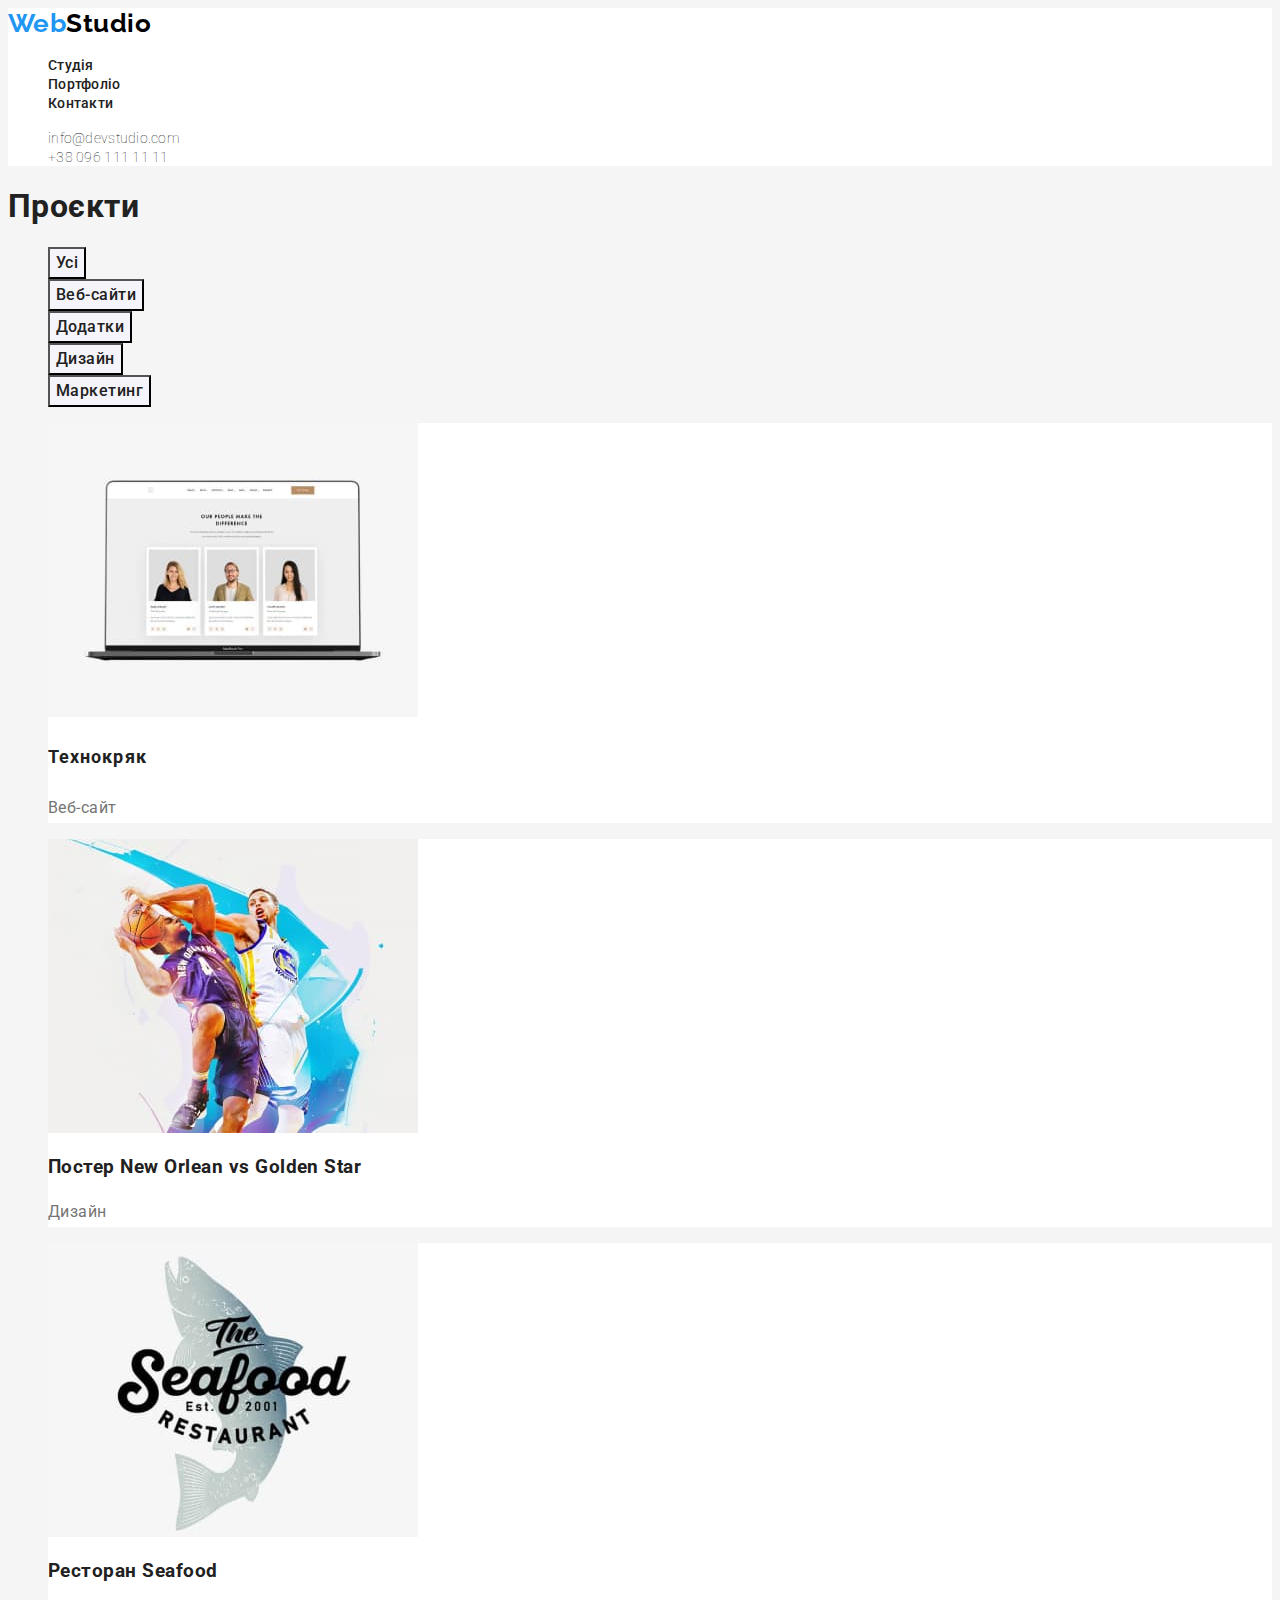
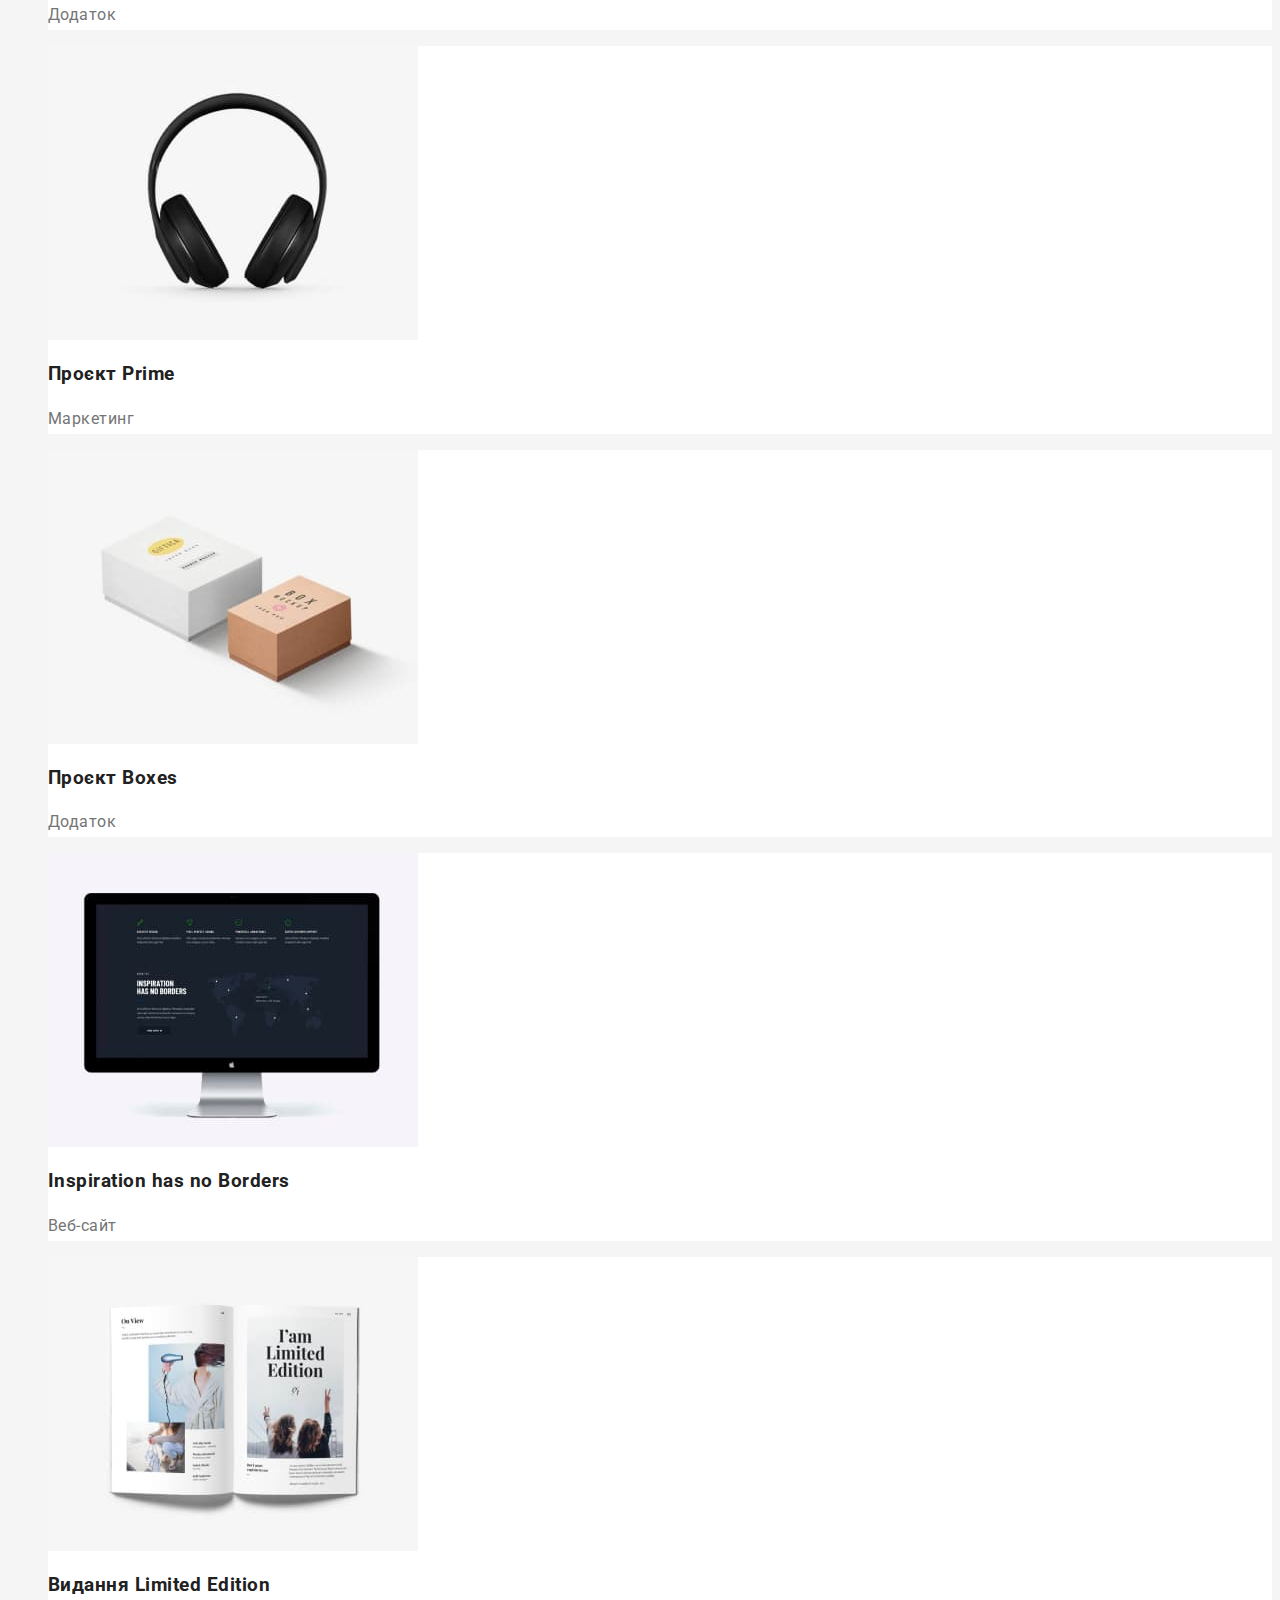
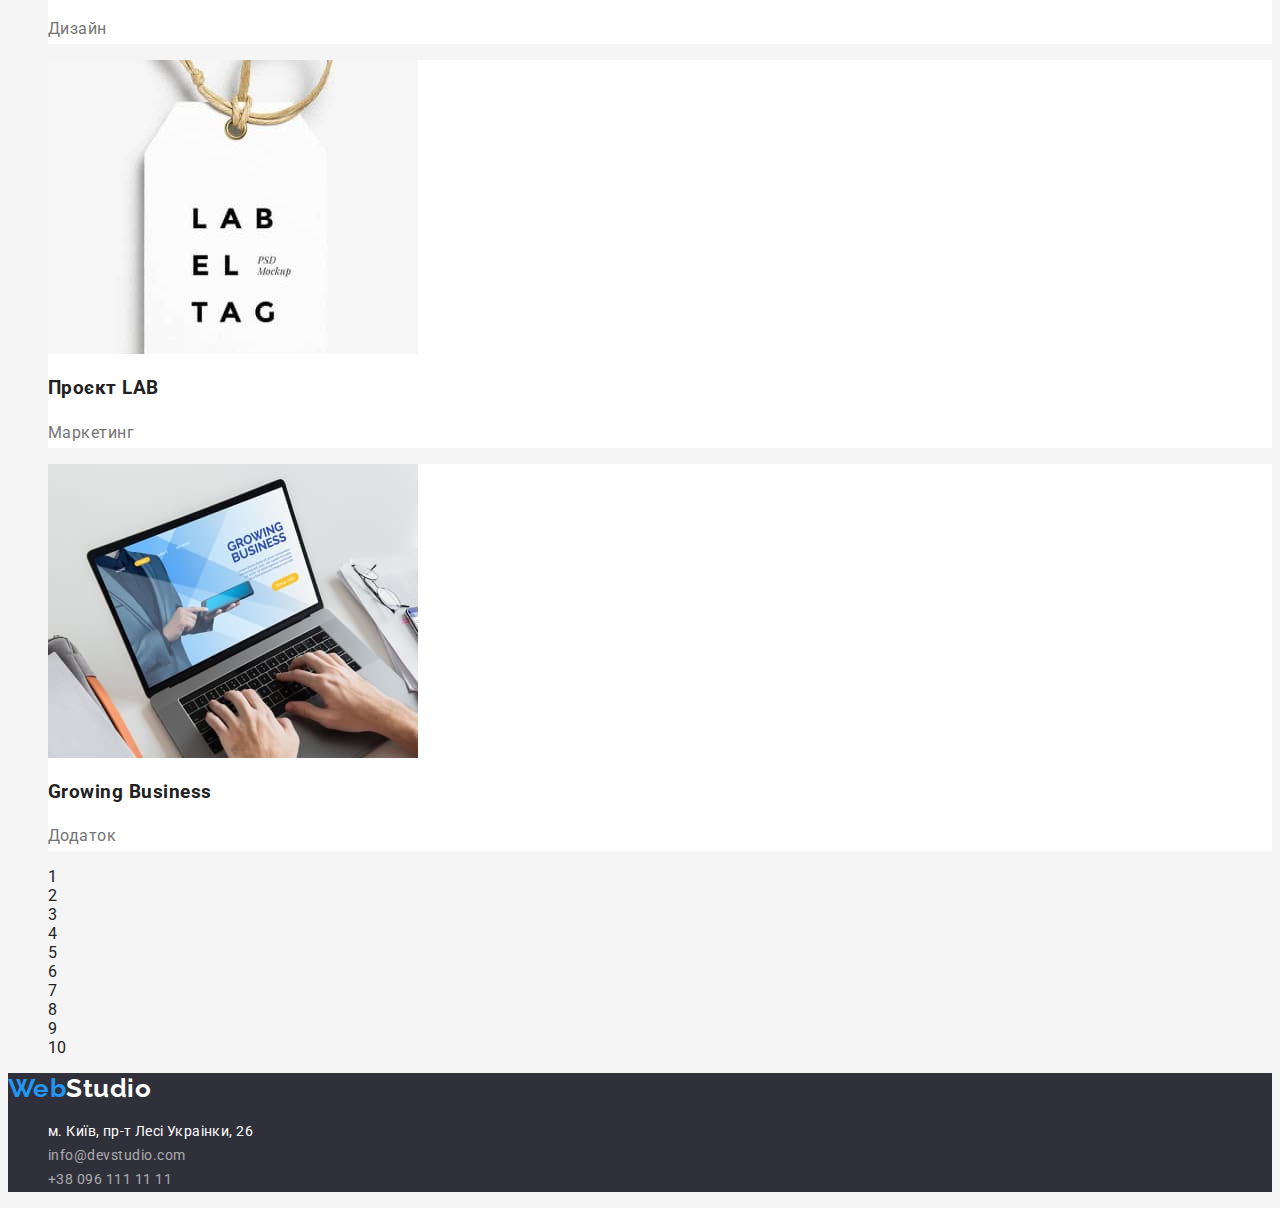
==== portfolio.html @ 34e3ab75 "Додає результати минулої роботи" ====
<!DOCTYPE html>
<html lang="uk">
  <head>
    <meta charset="UTF-8" />
    <meta http-equiv="X-UA-Compatible" content="IE=edge" />
    <meta name="viewport" content="width=device-width, initial-scale=1.0" />
    <title>Portfolio</title>
    <link rel="preconnect" href="https://fonts.googleapis.com" />
    <link rel="preconnect" href="https://fonts.gstatic.com" crossorigin />
    <link
      href="https://fonts.googleapis.com/css2?family=Raleway:wght@700&family=Roboto:wght@400;500;700;900&display=swap"
      rel="stylesheet"
    />
    <link rel="stylesheet" href="./css/styles.css" />
  </head>
  <body>
    <!--Шапка сторінки-->
    <header class="header">
      <div class="container">
        <nav>
          <a href="./index.html" lang="en" class="logo"
            >Web<span class="logo-header">Studio</span></a
          >
          <ul class="site-nav list">
            <li><a href="./index.html" class="nav-link">Студія</a></li>
            <li><a href="./portfolio.html" class="nav-link">Портфоліо</a></li>
            <li><a href="" class="nav-link">Контакти</a></li>
          </ul>
        </nav>
        <ul class="contacts-list list">
          <li>
            <a href="mailto:info@devstudio.com" lang="en" class="contact-header"
              >info@devstudio.com</a
            >
          </li>
          <li><a href="tel:+380961111111" class="contact-header">+38 096 111 11 11</a></li>
        </ul>
      </div>
    </header>

    <!--Каталог проєктів-->
    <main>
      <h1>Проєкти</h1>
      <ul class="filter list">
        <li><button class="filter-button" type="button">Усі</button></li>
        <li><button class="filter-button" type="button">Веб-сайти</button></li>
        <li><button class="filter-button" type="button">Додатки</button></li>
        <li><button class="filter-button" type="button">Дизайн</button></li>
        <li><button class="filter-button" type="button">Маркетинг</button></li>
      </ul>
      <ul class="project-list list">
        <li class="project-card">
          <img
            src="./images/portfolio_1.jpg"
            alt="Ілюстрація веб-сайту Технокряк"
            width="370"
            height="294"
          />
          <h3 class="project-title">Технокряк</h3>
          <p class="project-type">Веб-сайт</p>
        </li>
        <li class="project-card">
          <img
            src="./images/portfolio_2.jpg"
            alt="Два баскетболісти в процесі гри"
            width="370"
            height="294"
          />
          <h3 class="project-name">Постер New Orlean vs Golden Star</h3>
          <p class="project-type">Дизайн</p>
        </li>
        <li class="project-card">
          <img
            src="./images/portfolio_3.jpg"
            alt="Логотип ресторану Seafood"
            width="370"
            height="294"
          />
          <h3 class="project-name">Ресторан Seafood</h3>
          <p class="project-type">Додаток</p>
        </li>
        <li class="project-card">
          <img src="./images/portfolio_4.jpg" alt="Навушники" width="370" height="294" />
          <h3 class="project-name">Проєкт Prime</h3>
          <p class="project-type">Маркетинг</p>
        </li>
        <li class="project-card">
          <img src="./images/portfolio_5.jpg" alt="Дві коробки" width="370" height="294" />
          <h3 class="project-name">Проєкт Boxes</h3>
          <p class="project-type">Додаток</p>
        </li>
        <li class="project-card">
          <img src="./images/portfolio_6.jpg" alt="Монітор комп'ютера" width="370" height="294" />
          <h3 class="project-name">Inspiration has no Borders</h3>
          <p class="project-type">Веб-сайт</p>
        </li>
        <li class="project-card">
          <img src="./images/portfolio_7.jpg" alt="Розгорнутий журнал" width="370" height="294" />
          <h3 class="project-name">Видання Limited Edition</h3>
          <p class="project-type">Дизайн</p>
        </li>
        <li class="project-card">
          <img src="./images/portfolio_8.jpg" alt="Етикетка" width="370" height="294" />
          <h3 class="project-name">Проєкт LAB</h3>
          <p class="project-type">Маркетинг</p>
        </li>
        <li class="project-card">
          <img
            src="./images/portfolio_9.jpg"
            alt="Ноутбук з уввімкненим сайтом"
            width="370"
            height="294"
          />
          <h3 class="project-name">Growing Business</h3>
          <p class="project-type">Додаток</p>
        </li>
      </ul>
      <ul class="list">
        <li class="list-item">1</li>
        <li class="list-item">2</li>
        <li class="list-item">3</li>
        <li class="list-item">4</li>
        <li class="list-item">5</li>
        <li class="list-item">6</li>
        <li class="list-item">7</li>
        <li class="list-item">8</li>
        <li class="list-item">9</li>
        <li class="list-item">10</li>
      </ul>
    </main>

    <!--Футер-->
    <footer class="footer">
      <a href="./index.html" lang="en" class="logo">Web<span class="logo-footer">Studio</span></a>
      <address class="address">
        <ul class="address-list list">
          <li class="address-item">
            <a
              href="https://goo.gl/maps/CPtrU1FHBa2aNyZL9"
              target="_blank"
              rel="noopener noreferrer nofollow"
              class="address-link"
              >м. Київ, пр-т Лесі Украінки, 26</a
            >
          </li>
          <li class="address-item">
            <a href="mailto:info@devstudio.com" lang="en" class="contact-footer"
              >info@devstudio.com</a
            >
          </li>
          <li class="address-item">
            <a href="tel:+380961111111" class="contact-footer">+38 096 111 11 11</a>
          </li>
        </ul>
      </address>
    </footer>
  </body>
</html>
---- css/styles.css ----
/*Змінні*/
:root {
  --primary-white-color: #f5f5f5;
  --secondary-white-color: #ffffff;
  --accent-color: #2196f3;
  --second-section-bgc: #f5f4fa;
  --primary-text-color: #212121;
  --secondary-text-color: #757575;
}

body {
  color: var(--primary-text-color);
  background-color: var(--primary-white-color);
  font-family: 'Roboto', sans-serif;
  letter-spacing: 0.03em;
}

/*Основна сторінка*/

/*Хедер*/

.header {
  background-color: var(--secondary-white-color);
}

.logo {
  font-family: 'Raleway', sans-serif;
  font-weight: 700;
  font-size: 26px;
  line-height: 1.19;
  text-decoration: none;
  color: var(--accent-color);
}
.logo-header {
  color: #000000;
}

.list {
  list-style: none;
}

.nav-link {
  font-weight: 500;
  font-size: 14px;
  line-height: 1.14;
  letter-spacing: 0.02em;
  text-decoration: none;
  color: var(--primary-text-color);
}

.nav-link:hover,
.nav-link:focus {
  color: var(--accent-color);
}

.contact-header {
  font-weight: 50;
  font-size: 14px;
  line-height: 1.14;
  letter-spacing: 0.02em;
  text-decoration: none;
  color: var(--primary-text-color);
}

.contact-header:hover,
.contact-header:focus {
  color: var(--accent-color);
}

/*Герой*/

.hero {
  background-color: #2f303a;
}

.hero-title {
  font-weight: 900;
  font-size: 44px;
  line-height: 1.36;
  letter-spacing: 0.06em;
  text-align: center;
  text-transform: uppercase;
  color: var(--secondary-white-color);
}

.hero-button {
  font-family: 'Roboto', sans-serif;
  font-weight: 700;
  font-size: 16px;
  line-height: 1.88;
  letter-spacing: 0.06em;
  text-align: center;
  color: var(--secondary-white-color);
  background-color: var(--accent-color);
  cursor: pointer;
}

/*Переваги*/

.benefits {
  background-color: var(--primary-white-color);
}

.benefits-title {
  font-size: 14px;
  line-height: 1.14;
  text-transform: uppercase;
}

.benefit-title {
  font-size: 14px;
  line-height: 1.17;
}

.benefits-text {
  font-size: 14px;
  line-height: 1.71;
  color: var(--secondary-text-color);
}

/*Види діяльності*/

.activity {
  background-color: var(--primary-white-color);
}

.activity-title {
  font-size: 36px;
  line-height: 1.17;
  text-align: center;
}

/*Команда*/

.team {
  background-color: var(--second-section-bgc);
}

.team-title {
  font-size: 36px;
  line-height: 1.17;
  letter-spacing: 0.03em;
  text-align: center;
}

.team-item {
  background-color: var(--secondary-white-color);
}

.name {
  font-weight: 500;
  font-size: 16px;
  line-height: 1.19;
  text-align: center;
}

.team-text {
  font-size: 16px;
  text-align: center;
  line-height: 1.19;
  color: var(--secondary-text-color);
}

/*Футер*/

.footer {
  background-color: #2f303a;
}

.logo-footer {
  color: var(--secondary-white-color);
}

.address {
  font-style: normal;
}

.address-link {
  font-size: 14px;
  line-height: 1.71;
  letter-spacing: 0.03em;
  color: var(--secondary-white-color);
  text-decoration: none;
}

.contact-footer {
  font-weight: 400;
  font-size: 14px;
  line-height: 1.71;
  color: rgba(255, 255, 255, 0.6);
  text-decoration: none;
}

.address-link:hover,
.address-link:focus {
  color: var(--accent-color);
}

.contact-footer:hover,
.contact-footer:focus {
  color: var(--accent-color);
}
/*Сторінка портфоліо*/
.filter-button {
  font-family: 'Roboto', sans-serif;
  font-weight: 500;
  font-size: 16px;
  line-height: 1.63;
  letter-spacing: 0.03em;
  text-align: center;
  color: #212121;
  background-color: var(--second-section-bgc);
  cursor: pointer;
}

.filter-button:hover,
.filter-button:focus,
.filter-button:active {
  color: var(--secondary-white-color);
  background-color: var(--accent-color);
}

.project-card {
  background-color: var(--secondary-white-color);
}

.project-title {
  font-size: 18px;
  line-height: 2;
  letter-spacing: 0.06em;
}

.project-type {
  font-size: 16px;
  line-height: 1.88;
  color: #757575;
}

.list-item:nth-child {
  color: #2196f3;
}
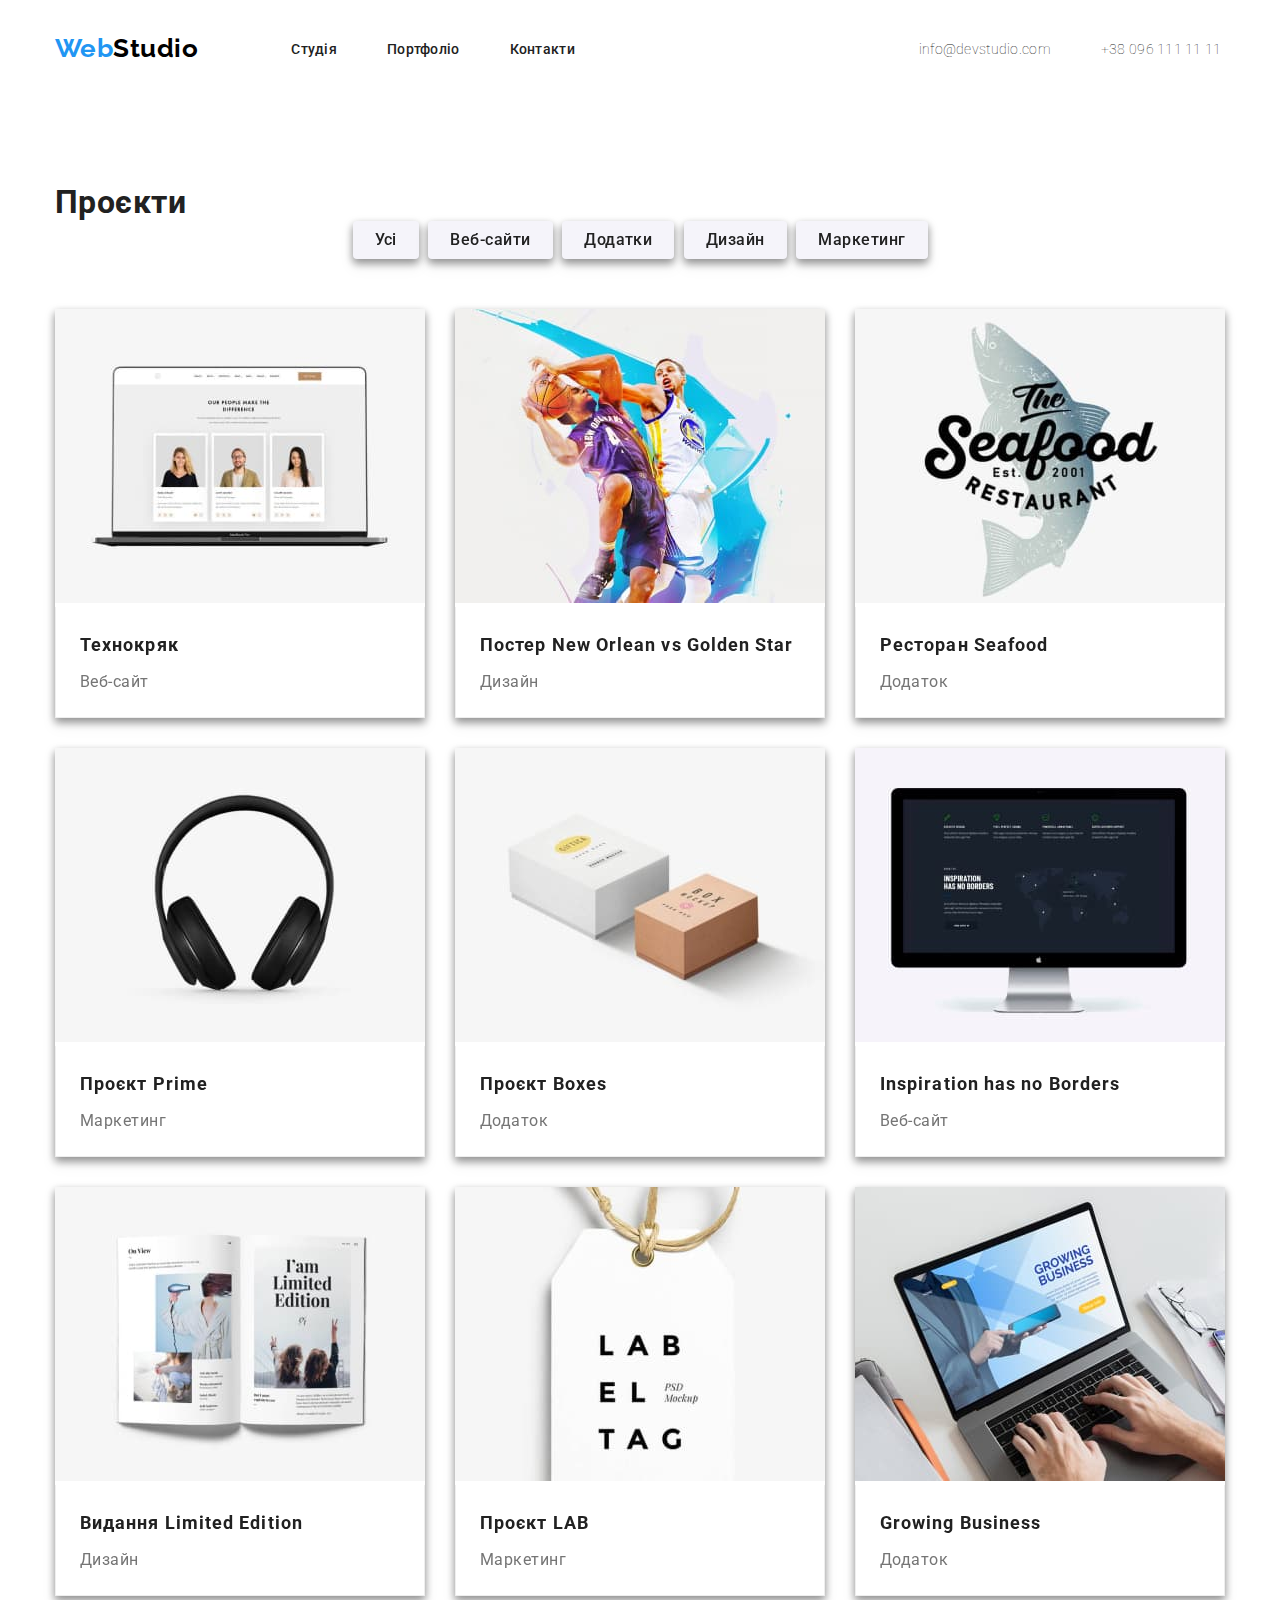
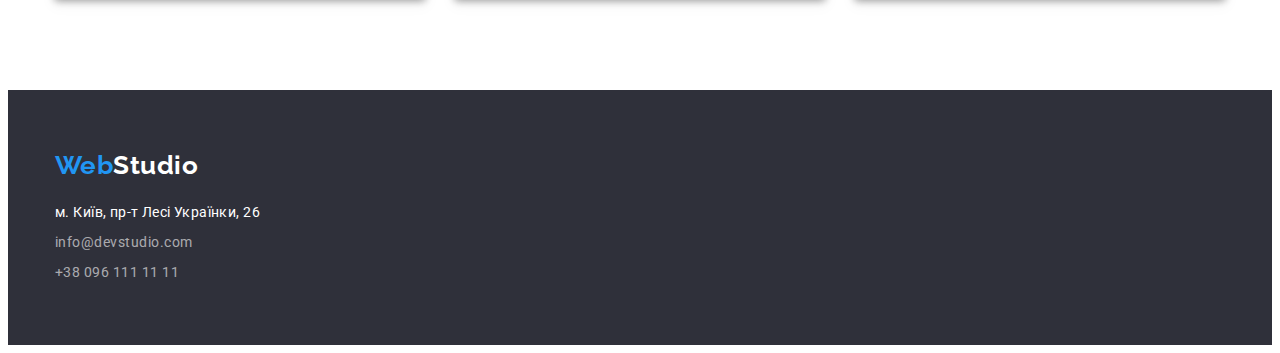
==== commit e315590e: "Додає позиціонування" ====
--- a/portfolio.html
+++ b/portfolio.html
@@ -17,22 +17,22 @@
     <!--Шапка сторінки-->
     <header class="header">
       <div class="container">
-        <nav>
+        <nav class="nav">
           <a href="./index.html" lang="en" class="logo"
             >Web<span class="logo-header">Studio</span></a
           >
           <ul class="site-nav list">
-            <li><a href="./index.html" class="nav-link">Студія</a></li>
-            <li><a href="./portfolio.html" class="nav-link">Портфоліо</a></li>
-            <li><a href="" class="nav-link">Контакти</a></li>
+            <li class="nav-item"><a href="./index.html" class="nav-link">Студія</a></li>
+            <li class="nav-item"><a href="./portfolio.html" class="nav-link">Портфоліо</a></li>
+            <li class="nav-item"><a href="" class="nav-link">Контакти</a></li>
           </ul>
         </nav>
         <ul class="contacts-list list">
-          <li>
+          <li class="contacts-header-item">
             <a href="mailto:info@devstudio.com" lang="en" class="contact-header"
               >info@devstudio.com</a
             >
-          </li>
+          </li class="contacts-header-item">
           <li><a href="tel:+380961111111" class="contact-header">+38 096 111 11 11</a></li>
         </ul>
       </div>
@@ -40,119 +40,157 @@
 
     <!--Каталог проєктів-->
     <main>
-      <h1>Проєкти</h1>
-      <ul class="filter list">
-        <li><button class="filter-button" type="button">Усі</button></li>
-        <li><button class="filter-button" type="button">Веб-сайти</button></li>
-        <li><button class="filter-button" type="button">Додатки</button></li>
-        <li><button class="filter-button" type="button">Дизайн</button></li>
-        <li><button class="filter-button" type="button">Маркетинг</button></li>
-      </ul>
-      <ul class="project-list list">
-        <li class="project-card">
-          <img
-            src="./images/portfolio_1.jpg"
-            alt="Ілюстрація веб-сайту Технокряк"
-            width="370"
-            height="294"
-          />
-          <h3 class="project-title">Технокряк</h3>
-          <p class="project-type">Веб-сайт</p>
-        </li>
-        <li class="project-card">
-          <img
-            src="./images/portfolio_2.jpg"
-            alt="Два баскетболісти в процесі гри"
-            width="370"
-            height="294"
-          />
-          <h3 class="project-name">Постер New Orlean vs Golden Star</h3>
-          <p class="project-type">Дизайн</p>
-        </li>
-        <li class="project-card">
-          <img
-            src="./images/portfolio_3.jpg"
-            alt="Логотип ресторану Seafood"
-            width="370"
-            height="294"
-          />
-          <h3 class="project-name">Ресторан Seafood</h3>
-          <p class="project-type">Додаток</p>
-        </li>
-        <li class="project-card">
-          <img src="./images/portfolio_4.jpg" alt="Навушники" width="370" height="294" />
-          <h3 class="project-name">Проєкт Prime</h3>
-          <p class="project-type">Маркетинг</p>
-        </li>
-        <li class="project-card">
-          <img src="./images/portfolio_5.jpg" alt="Дві коробки" width="370" height="294" />
-          <h3 class="project-name">Проєкт Boxes</h3>
-          <p class="project-type">Додаток</p>
-        </li>
-        <li class="project-card">
-          <img src="./images/portfolio_6.jpg" alt="Монітор комп'ютера" width="370" height="294" />
-          <h3 class="project-name">Inspiration has no Borders</h3>
-          <p class="project-type">Веб-сайт</p>
-        </li>
-        <li class="project-card">
-          <img src="./images/portfolio_7.jpg" alt="Розгорнутий журнал" width="370" height="294" />
-          <h3 class="project-name">Видання Limited Edition</h3>
-          <p class="project-type">Дизайн</p>
-        </li>
-        <li class="project-card">
-          <img src="./images/portfolio_8.jpg" alt="Етикетка" width="370" height="294" />
-          <h3 class="project-name">Проєкт LAB</h3>
-          <p class="project-type">Маркетинг</p>
-        </li>
-        <li class="project-card">
-          <img
-            src="./images/portfolio_9.jpg"
-            alt="Ноутбук з уввімкненим сайтом"
-            width="370"
-            height="294"
-          />
-          <h3 class="project-name">Growing Business</h3>
-          <p class="project-type">Додаток</p>
-        </li>
-      </ul>
-      <ul class="list">
-        <li class="list-item">1</li>
-        <li class="list-item">2</li>
-        <li class="list-item">3</li>
-        <li class="list-item">4</li>
-        <li class="list-item">5</li>
-        <li class="list-item">6</li>
-        <li class="list-item">7</li>
-        <li class="list-item">8</li>
-        <li class="list-item">9</li>
-        <li class="list-item">10</li>
-      </ul>
+      <div class="container">
+        <h1>Проєкти</h1>
+        <ul class="filter list">
+          <li class="filter-item"><button class="filter-button" type="button">Усі</button></li>
+          <li class="filter-item">
+            <button class="filter-button" type="button">Веб-сайти</button>
+          </li>
+          <li class="filter-item"><button class="filter-button" type="button">Додатки</button></li>
+          <li class="filter-item"><button class="filter-button" type="button">Дизайн</button></li>
+          <li class="filter-item">
+            <button class="filter-button" type="button">Маркетинг</button>
+          </li>
+        </ul>
+        <ul class="project-list list">
+          <li class="project-card">
+            <img
+              src="./images/portfolio_1.jpg"
+              class="project-img"
+              alt="Ілюстрація веб-сайту Технокряк"
+              width="370"
+              height="294"
+            /> 
+            <div class="project-label">
+            <h3 class="project-name">Технокряк</h3>
+            <p class="project-type">Веб-сайт</p></div>
+          </li>
+          <li class="project-card">
+            <img
+              src="./images/portfolio_2.jpg"
+              class="project-img"
+              alt="Два баскетболісти в процесі гри"
+              width="370"
+              height="294"
+            />
+            <div class="project-label">
+            <h3 class="project-name">Постер New Orlean vs Golden Star</h3>
+            <p class="project-type">Дизайн</p>
+            </div>
+          </li>
+          <li class="project-card">
+            <img
+              src="./images/portfolio_3.jpg"
+              class="project-img"
+              alt="Логотип ресторану Seafood"
+              width="370"
+              height="294"
+            /> <div class="project-label">
+            <h3 class="project-name">Ресторан Seafood</h3>
+            <p class="project-type">Додаток</p>
+          </div>
+          </li>
+          <li class="project-card">
+            <img
+              src="./images/portfolio_4.jpg"
+              class="project-img"
+              alt="Навушники"
+              width="370"
+              height="294"
+            />
+          <div class="project-label">
+            <h3 class="project-name">Проєкт Prime</h3>
+            <p class="project-type">Маркетинг</p>
+          </div>
+          </li>
+          <li class="project-card">
+            <img
+              src="./images/portfolio_5.jpg"
+              class="project-img"
+              alt="Дві коробки"
+              width="370"
+              height="294"
+            /> <div class="project-label">
+            <h3 class="project-name">Проєкт Boxes</h3>
+            <p class="project-type">Додаток</p>
+</div>          </li>
+          <li class="project-card">
+            <img
+              src="./images/portfolio_6.jpg"
+              class="project-img"
+              alt="Монітор комп'ютера"
+              width="370"
+              height="294"
+            /> <div class="project-label">
+            <h3 class="project-name">Inspiration has no Borders</h3>
+            <p class="project-type">Веб-сайт</p></div>
+          </li>
+          <li class="project-card">
+            <img
+              src="./images/portfolio_7.jpg"
+              class="project-img"
+              alt="Розгорнутий журнал"
+              width="370"
+              height="294"
+            /> <div class="project-label">
+            <h3 class="project-name">Видання Limited Edition</h3>
+            <p class="project-type">Дизайн</p>
+ </div>         </li>
+          <li class="project-card">
+            <img
+              src="./images/portfolio_8.jpg"
+              class="project-img"
+              alt="Етикетка"
+              width="370"
+              height="294"
+            /> <div class="project-label">
+            <h3 class="project-name">Проєкт LAB</h3>
+            <p class="project-type">Маркетинг</p>
+          </div>
+          </li>
+          <li class="project-card">
+            <img
+              src="./images/portfolio_9.jpg"
+              class="project-img"
+              alt="Ноутбук з уввімкненим сайтом"
+              width="370"
+              height="294"
+            /> <div class="project-label">
+            <h3 class="project-name">Growing Business</h3>
+            <p class="project-type">Додаток</p>
+</div>          </li>
+        </ul>
+      </div>
     </main>
 
     <!--Футер-->
-    <footer class="footer">
-      <a href="./index.html" lang="en" class="logo">Web<span class="logo-footer">Studio</span></a>
-      <address class="address">
-        <ul class="address-list list">
-          <li class="address-item">
-            <a
-              href="https://goo.gl/maps/CPtrU1FHBa2aNyZL9"
-              target="_blank"
-              rel="noopener noreferrer nofollow"
-              class="address-link"
-              >м. Київ, пр-т Лесі Украінки, 26</a
-            >
-          </li>
-          <li class="address-item">
-            <a href="mailto:info@devstudio.com" lang="en" class="contact-footer"
-              >info@devstudio.com</a
-            >
-          </li>
-          <li class="address-item">
-            <a href="tel:+380961111111" class="contact-footer">+38 096 111 11 11</a>
-          </li>
-        </ul>
-      </address>
+ <footer class="footer">
+      <div class="container">
+        <a href="./index.html" lang="en" class="logo">Web<span class="logo-footer">Studio</span></a>
+        <address class="address">
+          <ul class="address-list list">
+            <li class="address-item">
+              <a
+                href="https://goo.gl/maps/CPtrU1FHBa2aNyZL9"
+                target="_blank"
+                rel="noopener noreferrer nofollow"
+                class="address-link"
+              >
+                м. Київ, пр-т Лесі Українки, 26</a
+              >
+            </li>
+            <li class="address-item">
+              <a href="mailto:info@devstudio.com" lang="en" class="contact-footer"
+                >info@devstudio.com</a
+              >
+            </li>
+            <li class="address-item">
+              <a href="tel:+380961111111" class="contact-footer">+38 096 111 11 11</a>
+            </li>
+          </ul>
+        </address>
+      </div>
     </footer>
   </body>
 </html>
--- a/css/styles.css
+++ b/css/styles.css
@@ -1,13 +1,22 @@
 /*Змінні*/
 :root {
-  --primary-white-color: #f5f5f5;
-  --secondary-white-color: #ffffff;
+  --primary-white-color: #ffffff;
   --accent-color: #2196f3;
   --second-section-bgc: #f5f4fa;
   --primary-text-color: #212121;
   --secondary-text-color: #757575;
 }
 
+html {
+  box-sizing: border-box;
+}
+
+*,
+*::before,
+*::after {
+  box-sizing: inherit;
+}
+
 body {
   color: var(--primary-text-color);
   background-color: var(--primary-white-color);
@@ -15,12 +24,44 @@
   letter-spacing: 0.03em;
 }
 
+h1,
+h2,
+h3,
+h4,
+h5,
+h6,
+p {
+  margin-top: 0;
+  margin-bottom: 0;
+}
+
+.list {
+  margin-top: 0px;
+  margin-bottom: 0px;
+  list-style: none;
+  padding: 0px;
+}
+
 /*Основна сторінка*/
 
 /*Хедер*/
 
 .header {
-  background-color: var(--secondary-white-color);
+  background-color: var(--primary-white-color);
+}
+
+.container {
+  margin-left: auto;
+  margin-right: auto;
+  width: 1200px;
+  padding: 94px 15px;
+}
+
+.header > .container {
+  display: flex;
+  align-items: center;
+  padding-top: 25px;
+  padding-bottom: 25px;
 }
 
 .logo {
@@ -31,12 +72,21 @@
   text-decoration: none;
   color: var(--accent-color);
 }
+
+.header .logo {
+  margin-right: 93px;
+}
+
 .logo-header {
   color: #000000;
 }
-
-.list {
-  list-style: none;
+.nav {
+  display: flex;
+  align-items: center;
+}
+.site-nav {
+  display: flex;
+  margin-right: 344px;
 }
 
 .nav-link {
@@ -48,11 +98,23 @@
   color: var(--primary-text-color);
 }
 
+.nav-item:not(:last-child) {
+  margin-right: 50px;
+}
+
 .nav-link:hover,
 .nav-link:focus {
   color: var(--accent-color);
 }
 
+.contacts-list {
+  display: flex;
+}
+
+.contacts-header-item:not(:last-child) {
+  margin-right: 50px;
+}
+
 .contact-header {
   font-weight: 50;
   font-size: 14px;
@@ -73,24 +135,38 @@
   background-color: #2f303a;
 }
 
+.hero > .container {
+  display: flex;
+  flex-direction: column;
+  align-items: center;
+  padding-top: 200px;
+  padding-bottom: 200px;
+}
+
 .hero-title {
+  width: 696px;
+  margin: 0px auto 30px auto;
   font-weight: 900;
   font-size: 44px;
   line-height: 1.36;
   letter-spacing: 0.06em;
   text-align: center;
   text-transform: uppercase;
-  color: var(--secondary-white-color);
+  color: var(--primary-white-color);
 }
 
 .hero-button {
+  width: 224px;
+  padding: 10px 32px;
   font-family: 'Roboto', sans-serif;
   font-weight: 700;
   font-size: 16px;
   line-height: 1.88;
   letter-spacing: 0.06em;
   text-align: center;
-  color: var(--secondary-white-color);
+  border: none;
+  border-radius: 4px;
+  color: var(--primary-white-color);
   background-color: var(--accent-color);
   cursor: pointer;
 }
@@ -101,42 +177,65 @@
   background-color: var(--primary-white-color);
 }
 
+.benefits > .container {
+  padding-bottom: 0px;
+}
+
 .benefits-title {
-  font-size: 14px;
-  line-height: 1.14;
-  text-transform: uppercase;
-}
-
-.benefit-title {
-  font-size: 14px;
-  line-height: 1.17;
-}
-
-.benefits-text {
-  font-size: 14px;
-  line-height: 1.71;
-  color: var(--secondary-text-color);
-}
-
-/*Види діяльності*/
-
-.activity {
-  background-color: var(--primary-white-color);
-}
-
-.activity-title {
+  margin-bottom: 50px;
   font-size: 36px;
   line-height: 1.17;
   text-align: center;
 }
 
+.benefits-list {
+  display: flex;
+  justify-content: space-between;
+}
+
+.benefit-title {
+  margin-bottom: 10px;
+  font-size: 14px;
+  line-height: 1.17;
+}
+
+.benefits-text {
+  font-size: 14px;
+  line-height: 1.71;
+  color: var(--primary-white-color);
+}
+
+/*Види діяльності*/
+
+.activity {
+  background-color: var(--primary-white-color);
+}
+
+.activity-list {
+  display: flex;
+  justify-content: space-between;
+}
+
+.activity-title {
+  margin-bottom: 50px;
+  font-size: 36px;
+  line-height: 1.17;
+  text-align: center;
+}
+
 /*Команда*/
 
 .team {
   background-color: var(--second-section-bgc);
 }
 
+.team-list {
+  display: flex;
+  justify-content: space-between;
+}
+
 .team-title {
+  margin-bottom: 50px;
   font-size: 36px;
   line-height: 1.17;
   letter-spacing: 0.03em;
@@ -144,10 +243,20 @@
 }
 
 .team-item {
-  background-color: var(--secondary-white-color);
+  padding-bottom: 30px;
+  width: 270px;
+  border-radius: 0px 0px 4px 4px;
+  box-shadow: 0px 1px 3px rgba(0, 0, 0, 0.12), 0px 1px 1px rgba(0, 0, 0, 0.14),
+    0px 2px 1px rgba(0, 0, 0, 0.2);
+  background-color: var(--primary-white-color);
+}
+
+.team-photo {
+  margin-bottom: 30px;
 }
 
 .name {
+  margin-bottom: 10px;
   font-weight: 500;
   font-size: 16px;
   line-height: 1.19;
@@ -166,20 +275,30 @@
 .footer {
   background-color: #2f303a;
 }
+.footer > .container {
+  padding-top: 60px;
+  padding-bottom: 60px;
+}
 
 .logo-footer {
-  color: var(--secondary-white-color);
+  display: inline-block;
+  margin-bottom: 20px;
+  color: var(--primary-white-color);
 }
 
 .address {
   font-style: normal;
 }
 
+.address-item:not(:last-child) {
+  margin-bottom: 6px;
+}
+
 .address-link {
   font-size: 14px;
   line-height: 1.71;
   letter-spacing: 0.03em;
-  color: var(--secondary-white-color);
+  color: var(--primary-white-color);
   text-decoration: none;
 }
 
@@ -201,30 +320,65 @@
   color: var(--accent-color);
 }
 /*Сторінка портфоліо*/
+
+.filter {
+  margin-left: auto;
+  margin-right: auto;
+  display: flex;
+  justify-content: space-between;
+  width: 575px;
+}
+
 .filter-button {
+  padding: 6px 22px;
   font-family: 'Roboto', sans-serif;
   font-weight: 500;
   font-size: 16px;
   line-height: 1.63;
   letter-spacing: 0.03em;
   text-align: center;
+  border: 0px;
+  border-radius: 4px;
   color: #212121;
   background-color: var(--second-section-bgc);
   cursor: pointer;
+  filter: drop-shadow(0px 4px 4px rgba(0, 0, 0, 0.25)) drop-shadow(0px 4px 4px rgba(0, 0, 0, 0.25));
+}
+
+.filter-item:last-child {
+  margin-bottom: 50px;
 }
 
 .filter-button:hover,
 .filter-button:focus,
 .filter-button:active {
-  color: var(--secondary-white-color);
+  color: var(--primary-white-color);
   background-color: var(--accent-color);
 }
 
+.project-list {
+  display: flex;
+  justify-content: space-between;
+  flex-wrap: wrap;
+  gap: 30px;
+}
+
+.project-label {
+  padding: 20px 24px;
+  border-top: none;
+  border-left: 1px solid #eeeeee;
+  border-right: 1px solid #eeeeee;
+  border-bottom: 1px solid #eeeeee;
+}
+
 .project-card {
-  background-color: var(--secondary-white-color);
-}
-
-.project-title {
+  width: 370px;
+  background-color: var(--primary-white-color);
+  filter: drop-shadow(0px 4px 4px rgba(0, 0, 0, 0.25)) drop-shadow(0px 4px 4px rgba(0, 0, 0, 0.25));
+}
+
+.project-name {
+  margin-bottom: 4px;
   font-size: 18px;
   line-height: 2;
   letter-spacing: 0.06em;
@@ -235,7 +389,3 @@
   line-height: 1.88;
   color: #757575;
 }
-
-.list-item:nth-child {
-  color: #2196f3;
-}
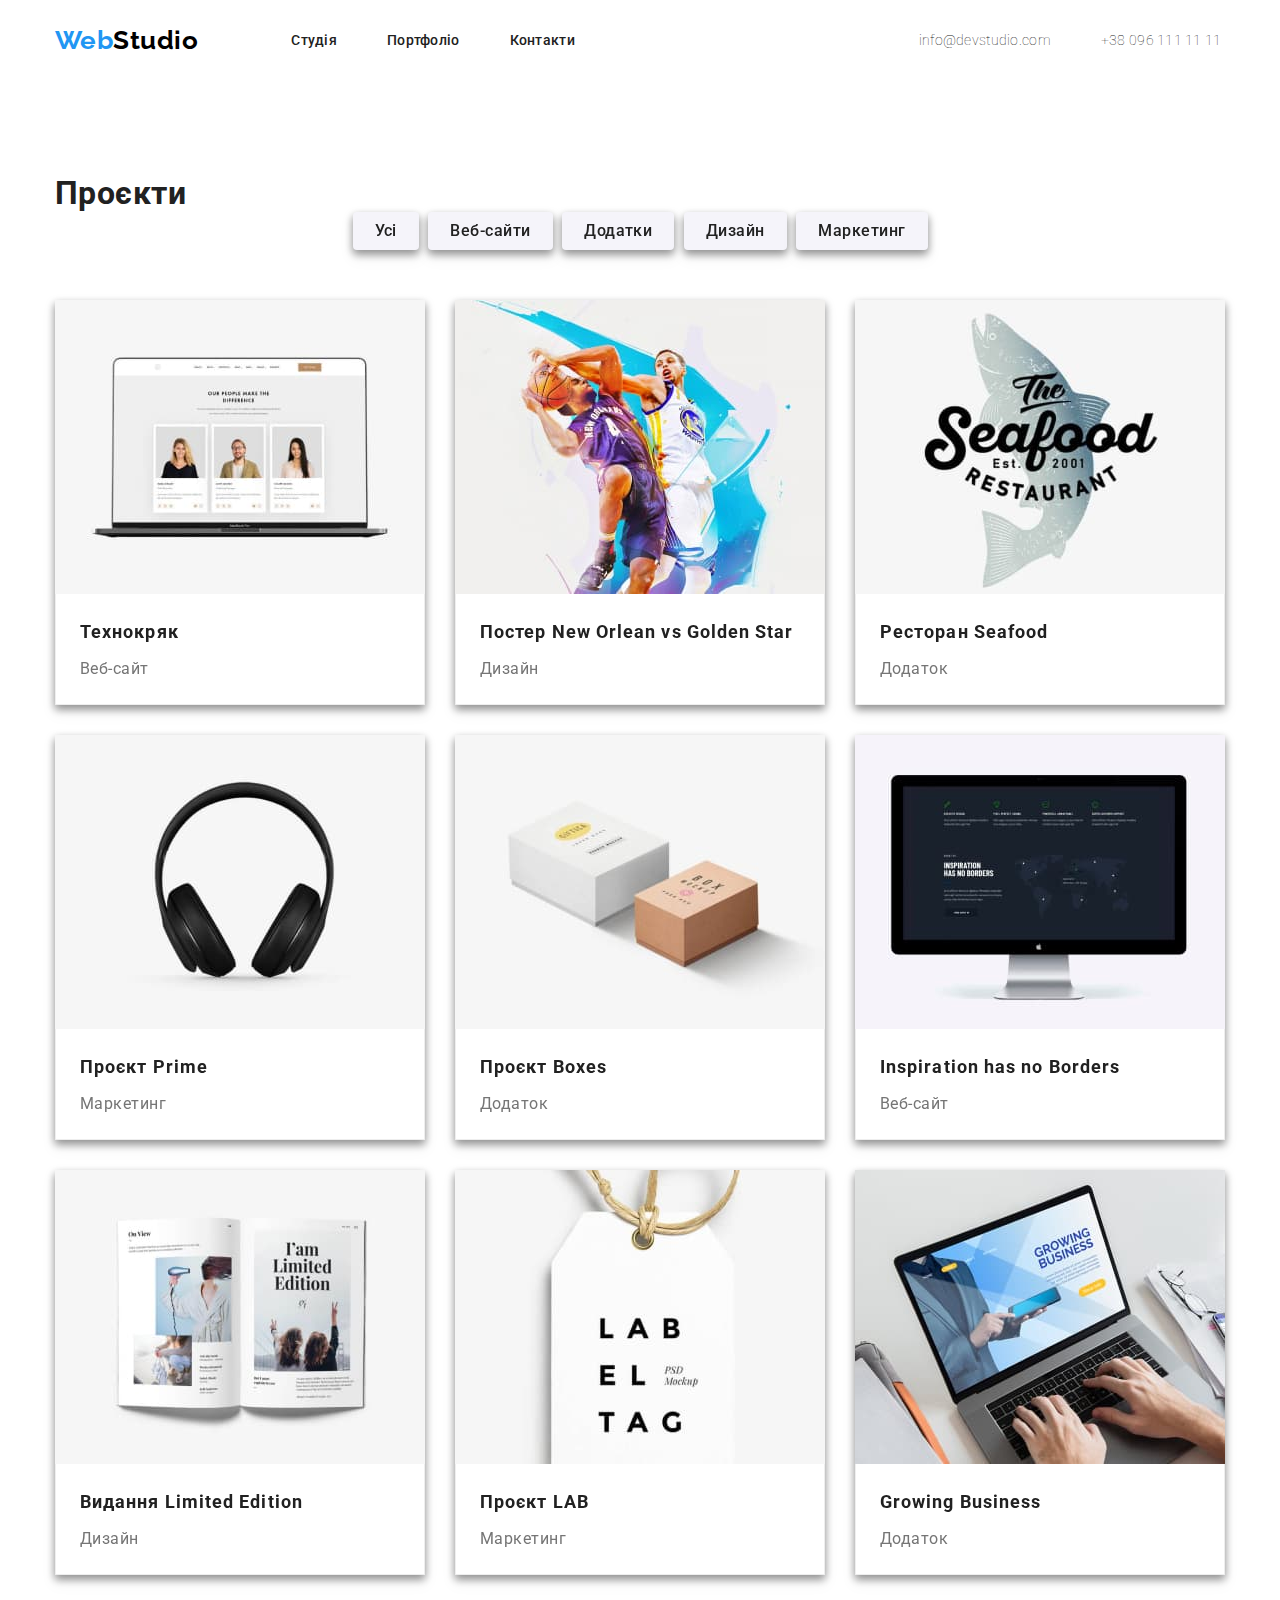
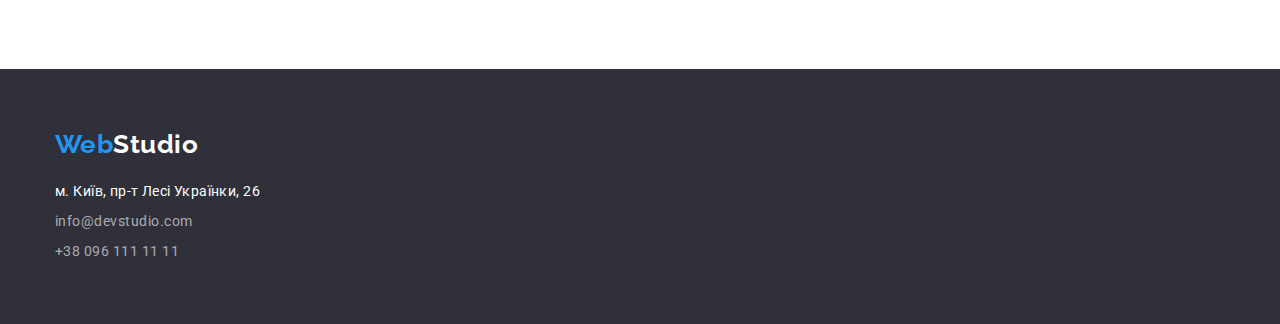
==== commit 083b0272: "Додає позиціонування" ====
--- a/portfolio.html
+++ b/portfolio.html
@@ -5,6 +5,7 @@
     <meta http-equiv="X-UA-Compatible" content="IE=edge" />
     <meta name="viewport" content="width=device-width, initial-scale=1.0" />
     <title>Portfolio</title>
+    <link rel="stylesheet" href="https://cdnjs.cloudflare.com/ajax/libs/modern-normalize/1.1.0/modern-normalize.css" integrity="sha512-Y0MM+V6ymRKN2zStTqzQ227DWhhp4Mzdo6gnlRnuaNCbc+YN/ZH0sBCLTM4M0oSy9c9VKiCvd4Jk44aCLrNS5Q==" crossorigin="anonymous" referrerpolicy="no-referrer" />
     <link rel="preconnect" href="https://fonts.googleapis.com" />
     <link rel="preconnect" href="https://fonts.gstatic.com" crossorigin />
     <link
--- a/css/styles.css
+++ b/css/styles.css
@@ -42,6 +42,10 @@
   padding: 0px;
 }
 
+img {
+  display: block;
+}
+
 /*Основна сторінка*/
 
 /*Хедер*/
@@ -171,6 +175,12 @@
   cursor: pointer;
 }
 
+.hero-button:hover,
+.hero-button:focus,
+.hero-button:active {
+  background-color: #188ce8;
+}
+
 /*Переваги*/
 
 .benefits {
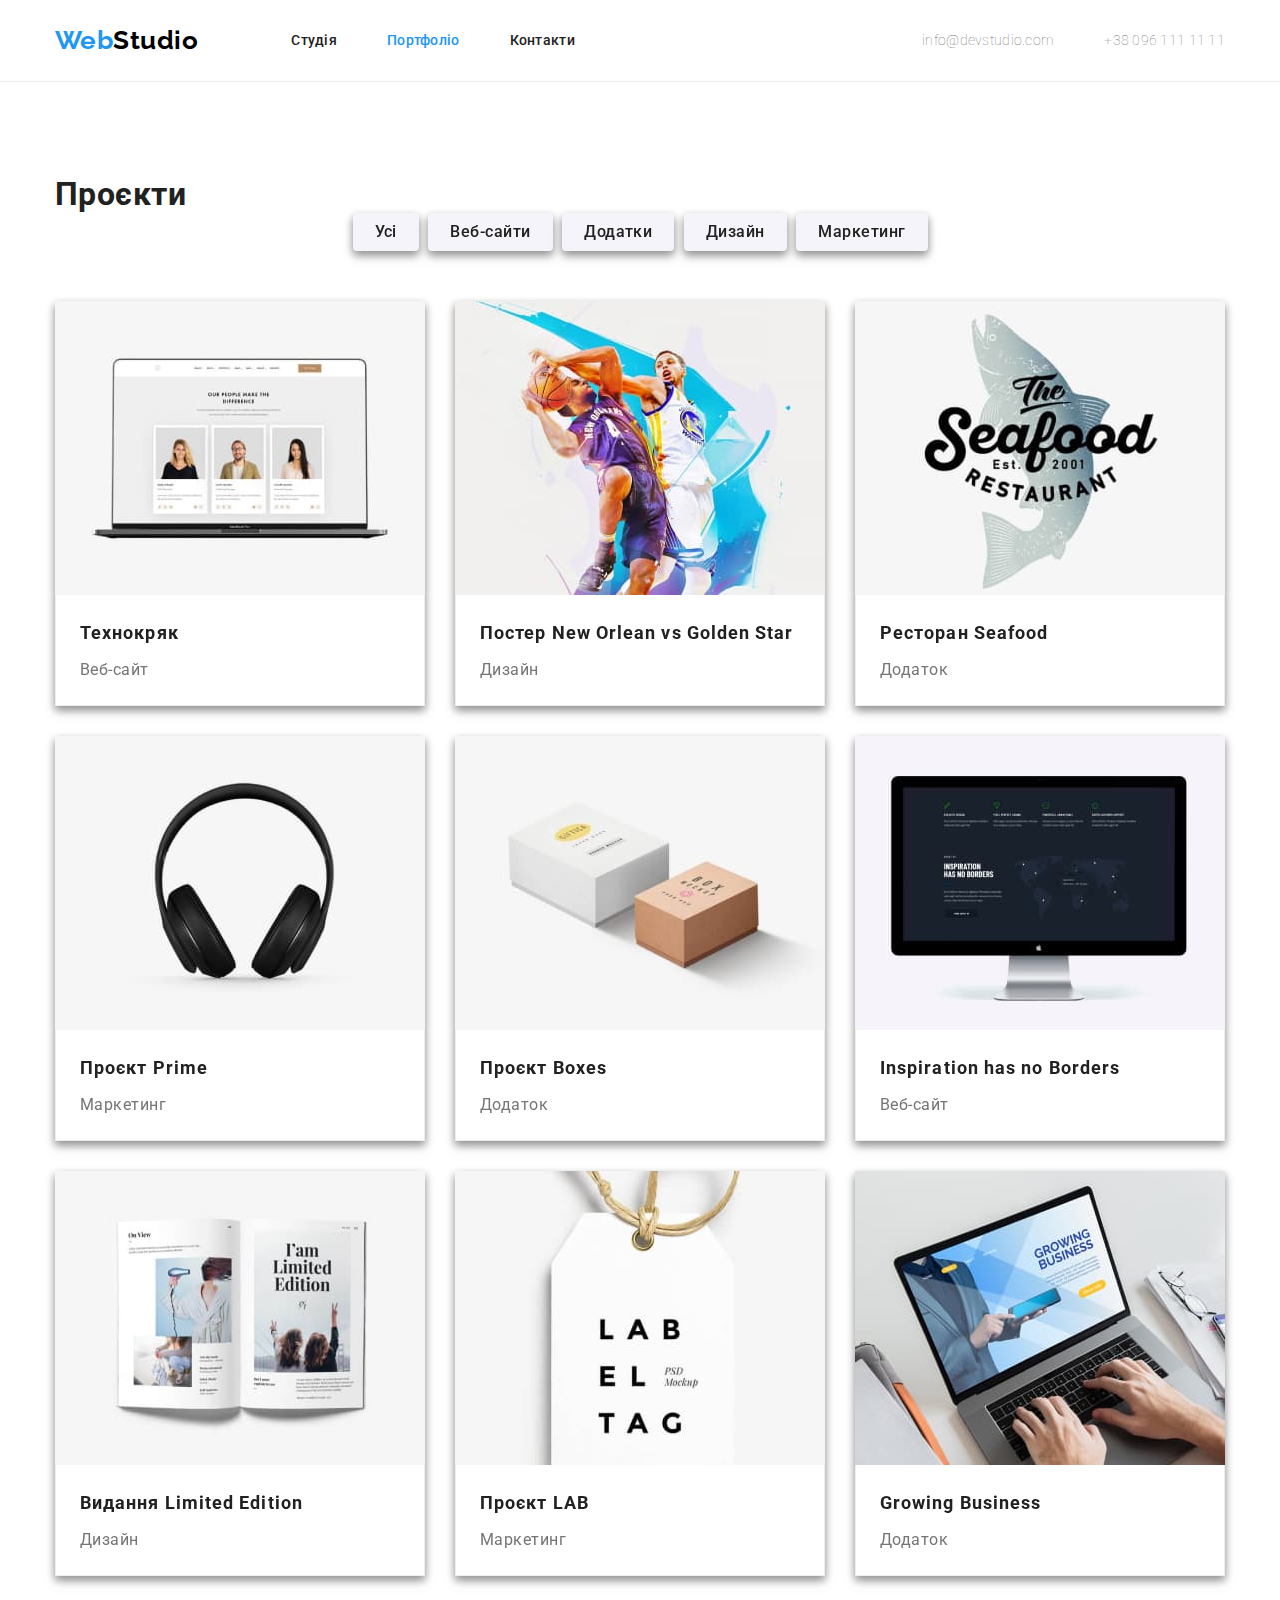
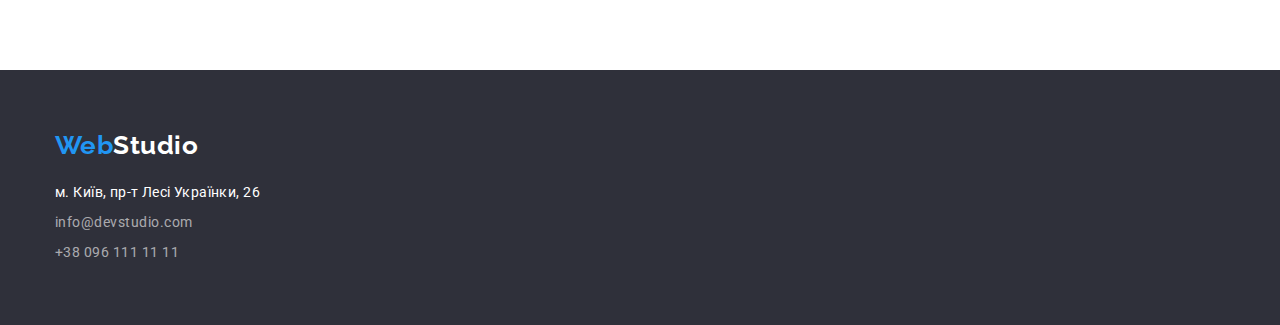
==== commit b3912432: "Редагує навігаційну панель" ====
--- a/portfolio.html
+++ b/portfolio.html
@@ -24,17 +24,17 @@
           >
           <ul class="site-nav list">
             <li class="nav-item"><a href="./index.html" class="nav-link">Студія</a></li>
-            <li class="nav-item"><a href="./portfolio.html" class="nav-link">Портфоліо</a></li>
+            <li class="nav-item"><a href="./portfolio.html" class="nav-link current">Портфоліо</a></li>
             <li class="nav-item"><a href="" class="nav-link">Контакти</a></li>
           </ul>
         </nav>
         <ul class="contacts-list list">
-          <li class="contacts-header-item">
+          <li class="contacts-item">
             <a href="mailto:info@devstudio.com" lang="en" class="contact-header"
               >info@devstudio.com</a
             >
-          </li class="contacts-header-item">
-          <li><a href="tel:+380961111111" class="contact-header">+38 096 111 11 11</a></li>
+          </li>
+          <li class="contacts-item"><a href="tel:+380961111111" class="contact-header">+38 096 111 11 11</a></li>
         </ul>
       </div>
     </header>
--- a/css/styles.css
+++ b/css/styles.css
@@ -46,20 +46,25 @@
   display: block;
 }
 
-/*Основна сторінка*/
-
-/*Хедер*/
-
-.header {
-  background-color: var(--primary-white-color);
-}
-
 .container {
   margin-left: auto;
   margin-right: auto;
   width: 1200px;
   padding: 94px 15px;
 }
+
+
+
+
+/*Основна сторінка*/
+
+/*Хедер*/
+
+.header {
+  background-color: var(--primary-white-color);
+  border-bottom: 1px solid #ECECEC;
+}
+
 
 .header > .container {
   display: flex;
@@ -84,16 +89,19 @@
 .logo-header {
   color: #000000;
 }
+
 .nav {
   display: flex;
   align-items: center;
 }
+
 .site-nav {
   display: flex;
-  margin-right: 344px;
 }
 
 .nav-link {
+  padding-top: 25px;
+  padding-bottom: 25px;
   font-weight: 500;
   font-size: 14px;
   line-height: 1.14;
@@ -102,6 +110,10 @@
   color: var(--primary-text-color);
 }
 
+.nav-link.current {
+  color: var(--accent-color);
+}
+
 .nav-item:not(:last-child) {
   margin-right: 50px;
 }
@@ -113,19 +125,24 @@
 
 .contacts-list {
   display: flex;
-}
-
-.contacts-header-item:not(:last-child) {
+  margin-left: auto;
+}
+
+.header .contacts-item {
+  color:#757575;
+}
+
+.header .contacts-item:not(:last-child) {
   margin-right: 50px;
 }
 
 .contact-header {
+  color: #757575;
   font-weight: 50;
   font-size: 14px;
   line-height: 1.14;
   letter-spacing: 0.02em;
   text-decoration: none;
-  color: var(--primary-text-color);
 }
 
 .contact-header:hover,
@@ -140,11 +157,9 @@
 }
 
 .hero > .container {
-  display: flex;
-  flex-direction: column;
-  align-items: center;
   padding-top: 200px;
   padding-bottom: 200px;
+  text-align: center;
 }
 
 .hero-title {
@@ -160,6 +175,7 @@
 }
 
 .hero-button {
+  display: inline-block;
   width: 224px;
   padding: 10px 32px;
   font-family: 'Roboto', sans-serif;
@@ -202,17 +218,19 @@
   display: flex;
   justify-content: space-between;
 }
-
+.benefits-item:not(:last-child){
+  margin-right: 30px;
+}
 .benefit-title {
   margin-bottom: 10px;
   font-size: 14px;
   line-height: 1.17;
 }
 
-.benefits-text {
+.benefit-text {
   font-size: 14px;
   line-height: 1.71;
-  color: var(--primary-white-color);
+  color: #757575;
 }
 
 /*Види діяльності*/
@@ -253,7 +271,6 @@
 }
 
 .team-item {
-  padding-bottom: 30px;
   width: 270px;
   border-radius: 0px 0px 4px 4px;
   box-shadow: 0px 1px 3px rgba(0, 0, 0, 0.12), 0px 1px 1px rgba(0, 0, 0, 0.14),
@@ -261,9 +278,11 @@
   background-color: var(--primary-white-color);
 }
 
-.team-photo {
-  margin-bottom: 30px;
-}
+.team-label {
+  padding-top: 30px;
+  padding-bottom: 30px;
+}
+
 
 .name {
   margin-bottom: 10px;
@@ -290,9 +309,13 @@
   padding-bottom: 60px;
 }
 
+.footer .logo{
+  display: inline-block;
+  margin-bottom: 20px;
+}
+
 .logo-footer {
   display: inline-block;
-  margin-bottom: 20px;
   color: var(--primary-white-color);
 }
 
@@ -355,7 +378,7 @@
   filter: drop-shadow(0px 4px 4px rgba(0, 0, 0, 0.25)) drop-shadow(0px 4px 4px rgba(0, 0, 0, 0.25));
 }
 
-.filter-item:last-child {
+.filter {
   margin-bottom: 50px;
 }
 
@@ -368,7 +391,6 @@
 
 .project-list {
   display: flex;
-  justify-content: space-between;
   flex-wrap: wrap;
   gap: 30px;
 }
@@ -382,7 +404,7 @@
 }
 
 .project-card {
-  width: 370px;
+width: 370px;
   background-color: var(--primary-white-color);
   filter: drop-shadow(0px 4px 4px rgba(0, 0, 0, 0.25)) drop-shadow(0px 4px 4px rgba(0, 0, 0, 0.25));
 }
